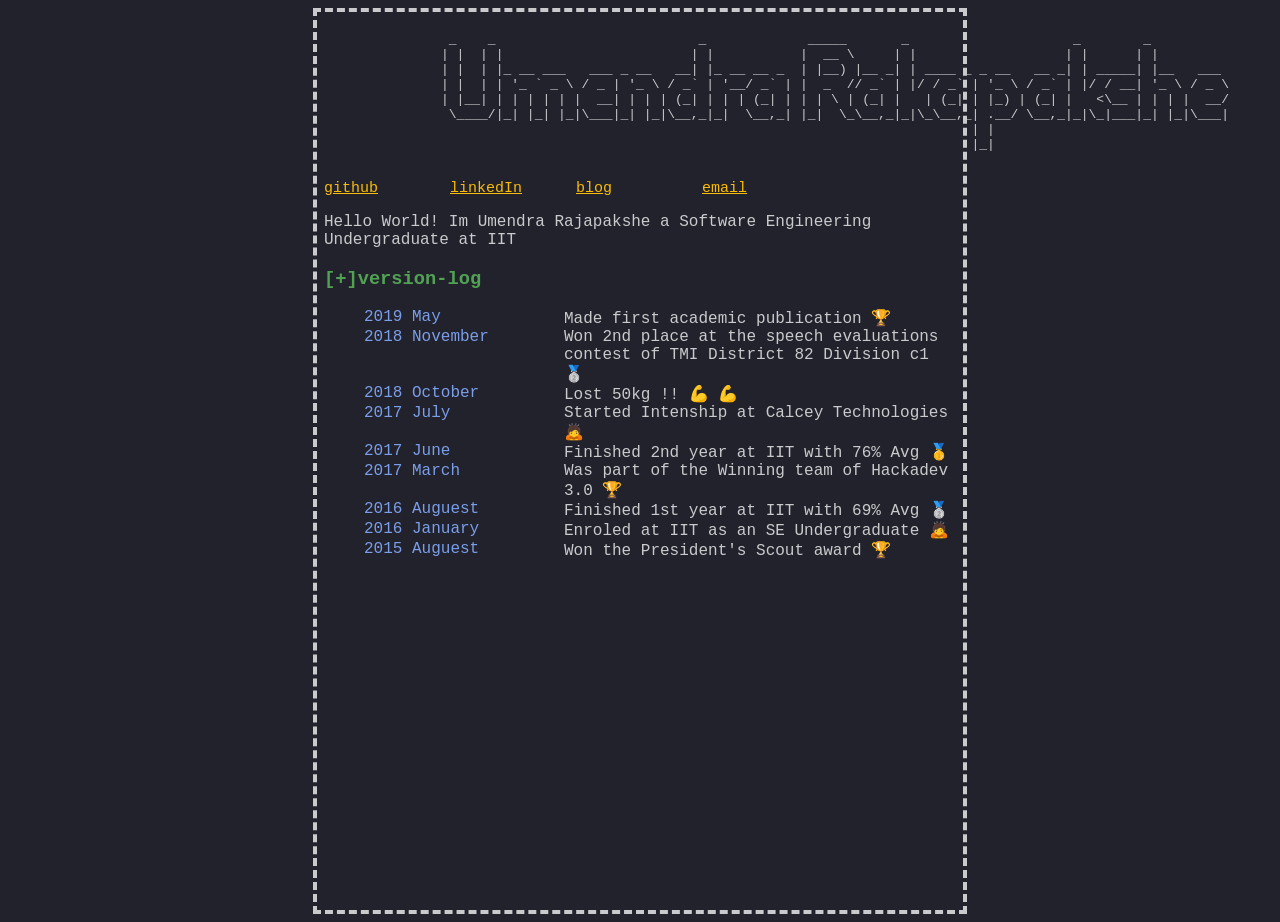
==== index.html @ 2283b390 "Add basic info and styles" ====
<head>
    <link rel="stylesheet" type="text/css" href="styles.css">
</head>
<body>
    <div class="container">
        <!-- <h1>Umendra Rajapakshe</h1> -->
        <pre>
                _    _                          _             _____       _                     _        _          
               | |  | |                        | |           |  __ \     | |                   | |      | |         
               | |  | |_ __ ___   ___ _ __   __| |_ __ __ _  | |__) |__ _| | ____ _ _ __   __ _| | _____| |__   ___ 
               | |  | | '_ ` _ \ / _ | '_ \ / _` | '__/ _` | |  _  // _` | |/ / _` | '_ \ / _` | |/ / __| '_ \ / _ \
               | |__| | | | | | |  __| | | | (_| | | | (_| | | | \ | (_| |   | (_| | |_) | (_| |   <\__ | | | |  __/
                \____/|_| |_| |_|\___|_| |_|\__,_|_|  \__,_| |_|  \_\__,_|_|\_\__,_| .__/ \__,_|_|\_|___|_| |_|\___|
                                                                                   | |                              
                                                                                   |_|                              
              </pre>
        <div class="links">
                <ul>
                    <li><a href="https://github.com/UmenR">github</a></li>
                    <li><a href="https://linkedin.com/in/umendrarajapakshe-1996">linkedIn</a></li>
                    <li><a href="http://umenscodingblog.blogspot.com/">blog</a></li>
                    <li><a href="mailto:umedrarajapakshe@gmail.com">email</a></li>
                </ul>
        </div>
        <div class="about">
            <p>Hello World! Im Umendra Rajapakshe a Software Engineering Undergraduate at IIT</p>
        </div>
        <div class="version-history">
            <h3>[+]version-log</h3>
                <ul>
                    <li><div class="left">2019 May</div><div class="right">Made first academic publication &#127942;</div></li>
                    <li><div class="left">2018 November</div><div class="right">Won 2nd place at the speech evaluations contest of TMI District 82 Division c1 &#129352;</div></li>
                    <li><div class="left">2018 October</div><div class="right">Lost 50kg !! &#128170; &#128170;</div></li>
                    <li><div class="left">2017 July</div><div class="right">Started Intenship at Calcey Technologies &#128583;</div></li>
                    <li><div class="left">2017 June</div><div class="right">Finished 2nd year at IIT with 76% Avg &#129351; </div></li>
                    <li><div class="left">2017 March</div><div class="right">Was part of the Winning team of Hackadev 3.0 &#127942;</div></li>
                    <li><div class="left">2016 Auguest</div><div class="right">Finished 1st year at IIT with 69% Avg &#129352;</div></li>
                    <li><div class="left">2016 January</div><div class="right">Enroled at IIT as an SE Undergraduate &#128583;</div></li>
                    <li><div class="left">2015 Auguest</div><div class="right">Won the President's Scout award &#127942;</div></li>
                </ul>
        </div>
        <div class="version-history">
        </div>
    </div>
</body>
---- styles.css ----
body {
    background-color: #22222d;
    color:#CACACC;
}

h1 {
    /* padding-top: -5px; */
    font-family: 'Courier New', Courier, monospace;
    font-size: 30px;
    text-align: center;
}

h2 {
    font-family: 'Courier New', Courier, monospace;
    line-height: 0%;
    text-align: left;
}
.container {
  margin: auto;
  width: 50%;
  height: 100%;
  border: 1px; 
  padding: 7px;
  text-align: center;
  border: 4px solid;
  border-style: dashed; 
}

.container p {
    text-align: left;
    font-family: 'Courier New', Courier, monospace;
}

.links {
    text-align: left;
    font-family: 'Courier New', Courier, monospace;
}

.links ul {
    list-style-type: none;
    margin: 0;
    padding: 0;
    overflow: hidden;
}

.links li {
    float: left;
}

.links li a {
    display: block;
    color: #fbbc05;
    text-align: left;
    padding-right: 16px;
    margin-right: 50px;
    text-decoration: underline; 
}

.links a {
        display: block;
        width: 60px;
        font-size: 15px;
}


.version-history {
    font-family: 'Courier New', Courier, monospace;
    text-align: left;
    /* color: #fb5658 */
}

.version-history h3{
    color: #52a254; 
}

.version-history li{
    display: flex;
    justify-content: flex-start;
}


.version-history li .left{
    color: #7a9ee8;
    font-weight: 300;
    min-width: 200px;
}
.version-history li a {
    /* display: block; */
    color: #E9BC3F;
    text-align: left;
    padding-right: 16px;
    margin-right: 50px;
    text-decoration: none; 
}
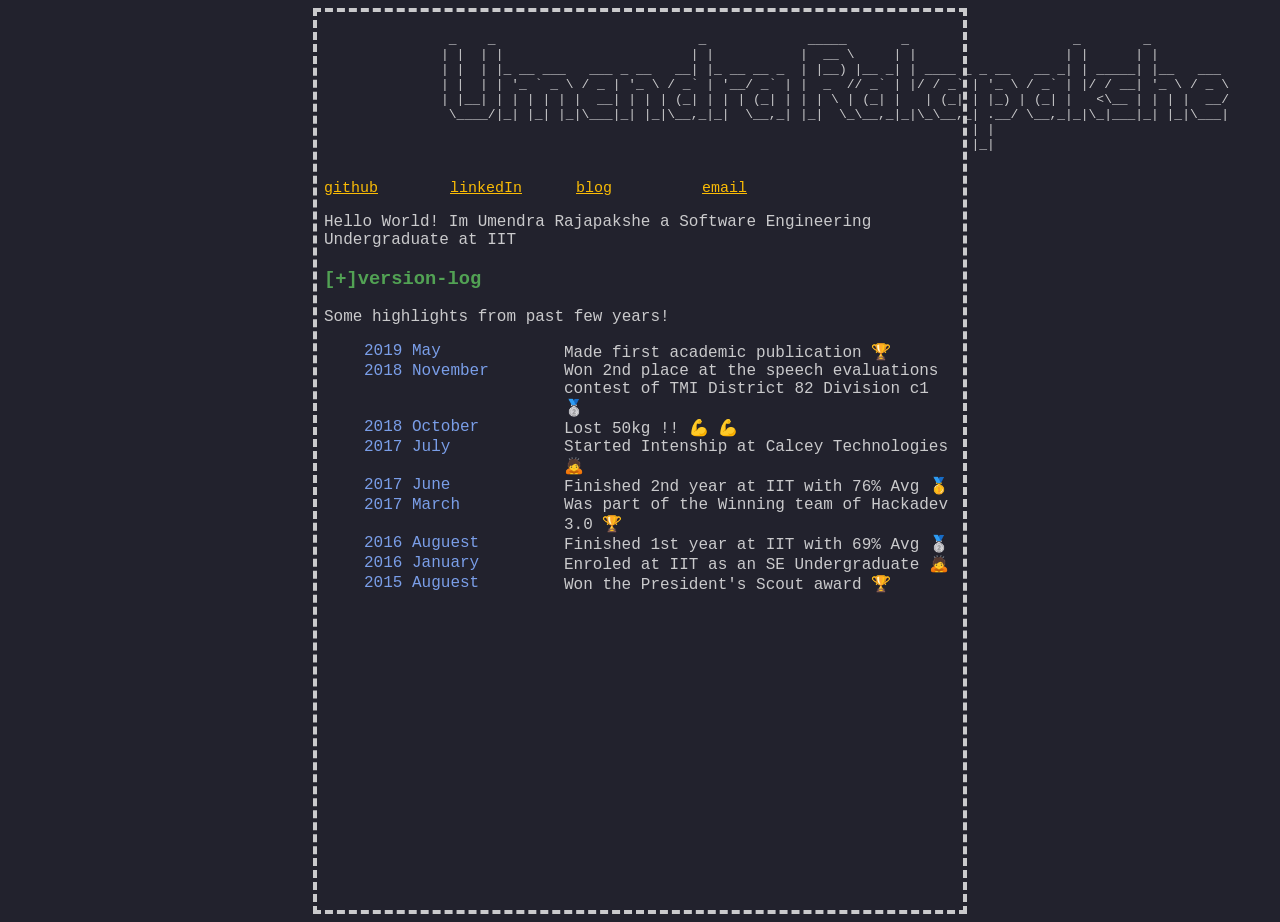
==== commit 810671f2: "made minor change in version log message" ====
--- a/index.html
+++ b/index.html
@@ -27,6 +27,7 @@
         </div>
         <div class="version-history">
             <h3>[+]version-log</h3>
+            <p>Some highlights from past few years!</p>
                 <ul>
                     <li><div class="left">2019 May</div><div class="right">Made first academic publication &#127942;</div></li>
                     <li><div class="left">2018 November</div><div class="right">Won 2nd place at the speech evaluations contest of TMI District 82 Division c1 &#129352;</div></li>
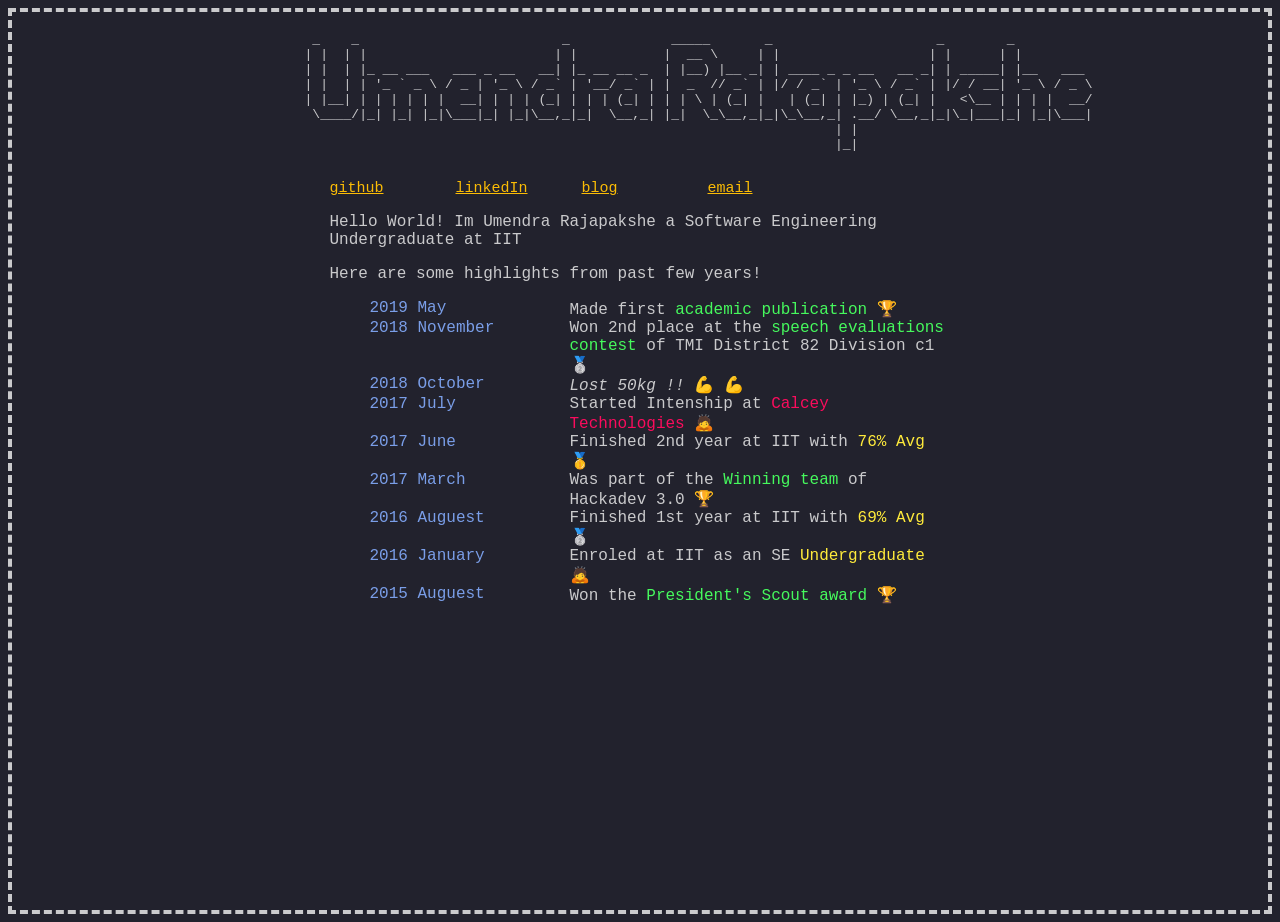
==== commit 0ff2360f: "Change styles" ====
--- a/index.html
+++ b/index.html
@@ -1,10 +1,10 @@
+<html>
 <head>
     <link rel="stylesheet" type="text/css" href="styles.css">
 </head>
 <body>
     <div class="container">
-        <!-- <h1>Umendra Rajapakshe</h1> -->
-        <pre>
+        <pre class="top">
                 _    _                          _             _____       _                     _        _          
                | |  | |                        | |           |  __ \     | |                   | |      | |         
                | |  | |_ __ ___   ___ _ __   __| |_ __ __ _  | |__) |__ _| | ____ _ _ __   __ _| | _____| |__   ___ 
@@ -13,34 +13,35 @@
                 \____/|_| |_| |_|\___|_| |_|\__,_|_|  \__,_| |_|  \_\__,_|_|\_\__,_| .__/ \__,_|_|\_|___|_| |_|\___|
                                                                                    | |                              
                                                                                    |_|                              
-              </pre>
-        <div class="links">
-                <ul>
-                    <li><a href="https://github.com/UmenR">github</a></li>
-                    <li><a href="https://linkedin.com/in/umendrarajapakshe-1996">linkedIn</a></li>
-                    <li><a href="http://umenscodingblog.blogspot.com/">blog</a></li>
-                    <li><a href="mailto:umedrarajapakshe@gmail.com">email</a></li>
-                </ul>
-        </div>
-        <div class="about">
-            <p>Hello World! Im Umendra Rajapakshe a Software Engineering Undergraduate at IIT</p>
-        </div>
-        <div class="version-history">
-            <h3>[+]version-log</h3>
-            <p>Some highlights from past few years!</p>
-                <ul>
-                    <li><div class="left">2019 May</div><div class="right">Made first academic publication &#127942;</div></li>
-                    <li><div class="left">2018 November</div><div class="right">Won 2nd place at the speech evaluations contest of TMI District 82 Division c1 &#129352;</div></li>
-                    <li><div class="left">2018 October</div><div class="right">Lost 50kg !! &#128170; &#128170;</div></li>
-                    <li><div class="left">2017 July</div><div class="right">Started Intenship at Calcey Technologies &#128583;</div></li>
-                    <li><div class="left">2017 June</div><div class="right">Finished 2nd year at IIT with 76% Avg &#129351; </div></li>
-                    <li><div class="left">2017 March</div><div class="right">Was part of the Winning team of Hackadev 3.0 &#127942;</div></li>
-                    <li><div class="left">2016 Auguest</div><div class="right">Finished 1st year at IIT with 69% Avg &#129352;</div></li>
-                    <li><div class="left">2016 January</div><div class="right">Enroled at IIT as an SE Undergraduate &#128583;</div></li>
-                    <li><div class="left">2015 Auguest</div><div class="right">Won the President's Scout award &#127942;</div></li>
-                </ul>
-        </div>
-        <div class="version-history">
+        </pre>
+        <div class="bottom">
+            <div class="links">
+                    <ul>
+                        <li><a href="https://github.com/UmenR">github</a></li>
+                        <li><a href="https://linkedin.com/in/umendrarajapakshe-1996">linkedIn</a></li>
+                        <li><a href="http://umenscodingblog.blogspot.com/">blog</a></li>
+                        <li><a href="mailto:umedrarajapakshe@gmail.com">email</a></li>
+                    </ul>
+            </div>
+            <div class="about">
+                <p>Hello World! Im Umendra Rajapakshe a Software Engineering Undergraduate at IIT</p>
+            </div>
+            <div class="version-history">
+                <!-- <h3>[+]version-log</h3> -->
+                <p>Here are some highlights from past few years!</p>
+                    <ul>
+                        <li><div class="left">2019 May</div><div class="right">Made first <em class="ach">academic publication</em> &#127942;</div></li>
+                        <li><div class="left">2018 November</div><div class="right">Won 2nd place at the <em class="ach">speech evaluations contest</em> of TMI District 82 Division c1 &#129352;</div></li>
+                        <li><div class="left">2018 October</div><div class="right"><em>Lost 50kg !!</em class="ach"> &#128170; &#128170;</div></li>
+                        <li><div class="left">2017 July</div><div class="right">Started Intenship at <em class="car">Calcey Technologies</em> &#128583;</div></li>
+                        <li><div class="left">2017 June</div><div class="right">Finished 2nd year at IIT with <em class="edu" >76% Avg</em> &#129351; </div></li>
+                        <li><div class="left">2017 March</div><div class="right">Was part of the <em class="ach" >Winning team</em> of Hackadev 3.0 &#127942;</div></li>
+                        <li><div class="left">2016 Auguest</div><div class="right">Finished 1st year at IIT with <em class="edu">69% Avg</em> &#129352;</div></li>
+                        <li><div class="left">2016 January</div><div class="right">Enroled at IIT as an SE <em class="edu">Undergraduate</em> &#128583;</div></li>
+                        <li><div class="left">2015 Auguest</div><div class="right">Won the <em class="ach" >President's Scout award</em> &#127942;</div></li>
+                    </ul>
+            </div>
         </div>
     </div>
-</body>+</body>
+</html>
--- a/styles.css
+++ b/styles.css
@@ -1,10 +1,10 @@
+
 body {
     background-color: #22222d;
     color:#CACACC;
 }
 
 h1 {
-    /* padding-top: -5px; */
     font-family: 'Courier New', Courier, monospace;
     font-size: 30px;
     text-align: center;
@@ -16,14 +16,20 @@
     text-align: left;
 }
 .container {
-  margin: auto;
-  width: 50%;
-  height: 100%;
-  border: 1px; 
   padding: 7px;
   text-align: center;
   border: 4px solid;
   border-style: dashed; 
+  height: 100%;
+}
+
+.bottom {
+  margin: auto;
+  width: 50%;
+}
+
+.top {
+    width: 100%;
 }
 
 .container p {
@@ -66,7 +72,6 @@
 .version-history {
     font-family: 'Courier New', Courier, monospace;
     text-align: left;
-    /* color: #fb5658 */
 }
 
 .version-history h3{
@@ -84,8 +89,21 @@
     font-weight: 300;
     min-width: 200px;
 }
+
+.version-history .ach{
+    color: #46f95d;
+    font-style: normal;
+}
+.version-history .car{
+    color: #fb0c5d;
+    font-style: normal;
+}
+
+.version-history .edu{
+    color: #ffeb3b;
+    font-style: normal;
+}
 .version-history li a {
-    /* display: block; */
     color: #E9BC3F;
     text-align: left;
     padding-right: 16px;
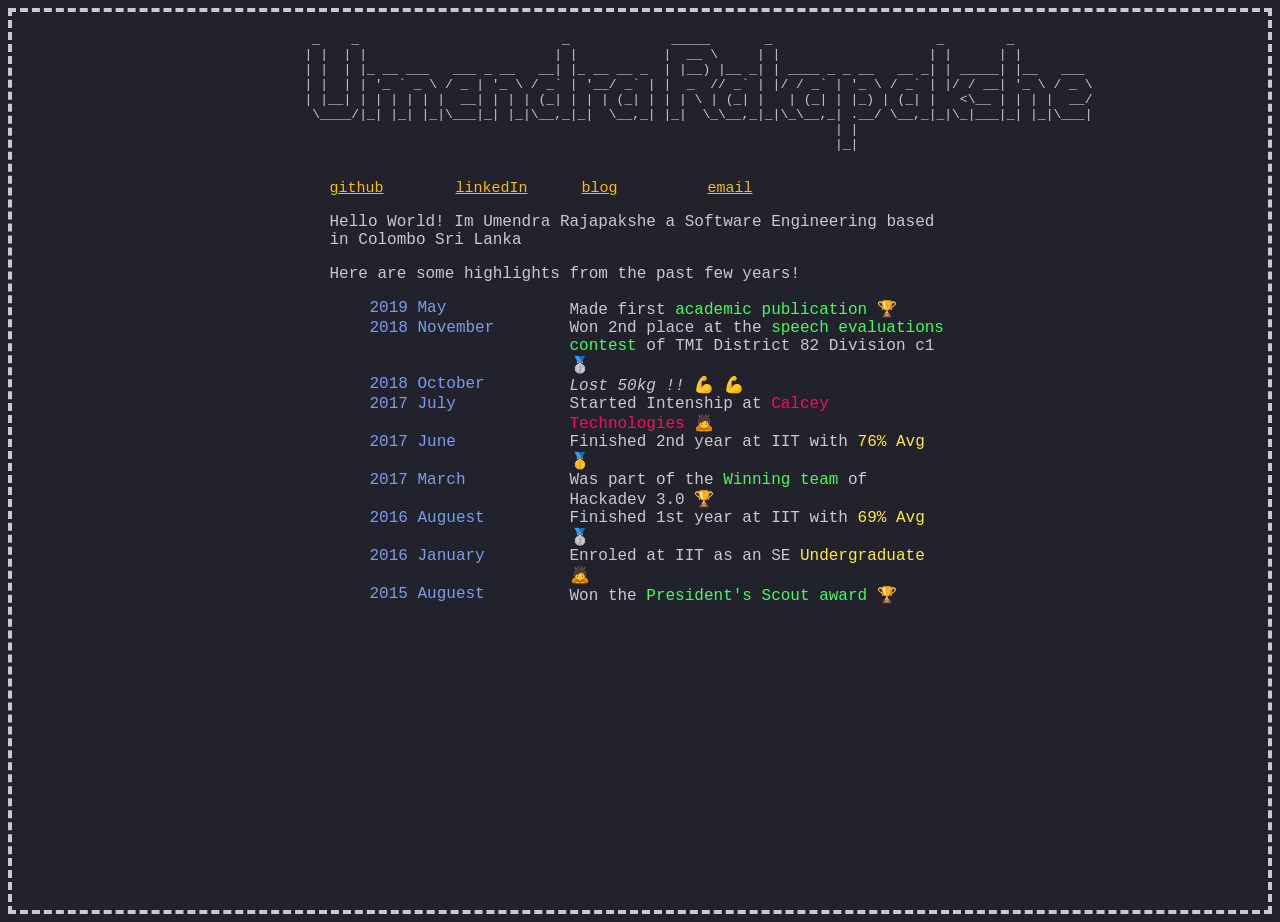
==== commit ff7c7a05: "Update profile" ====
--- a/index.html
+++ b/index.html
@@ -24,11 +24,11 @@
                     </ul>
             </div>
             <div class="about">
-                <p>Hello World! Im Umendra Rajapakshe a Software Engineering Undergraduate at IIT</p>
+                <p>Hello World! Im Umendra Rajapakshe a Software Engineering based in Colombo Sri Lanka</p>
             </div>
             <div class="version-history">
                 <!-- <h3>[+]version-log</h3> -->
-                <p>Here are some highlights from past few years!</p>
+                <p>Here are some highlights from the past few years!</p>
                     <ul>
                         <li><div class="left">2019 May</div><div class="right">Made first <em class="ach">academic publication</em> &#127942;</div></li>
                         <li><div class="left">2018 November</div><div class="right">Won 2nd place at the <em class="ach">speech evaluations contest</em> of TMI District 82 Division c1 &#129352;</div></li>
@@ -44,4 +44,4 @@
         </div>
     </div>
 </body>
-</html>+</html>
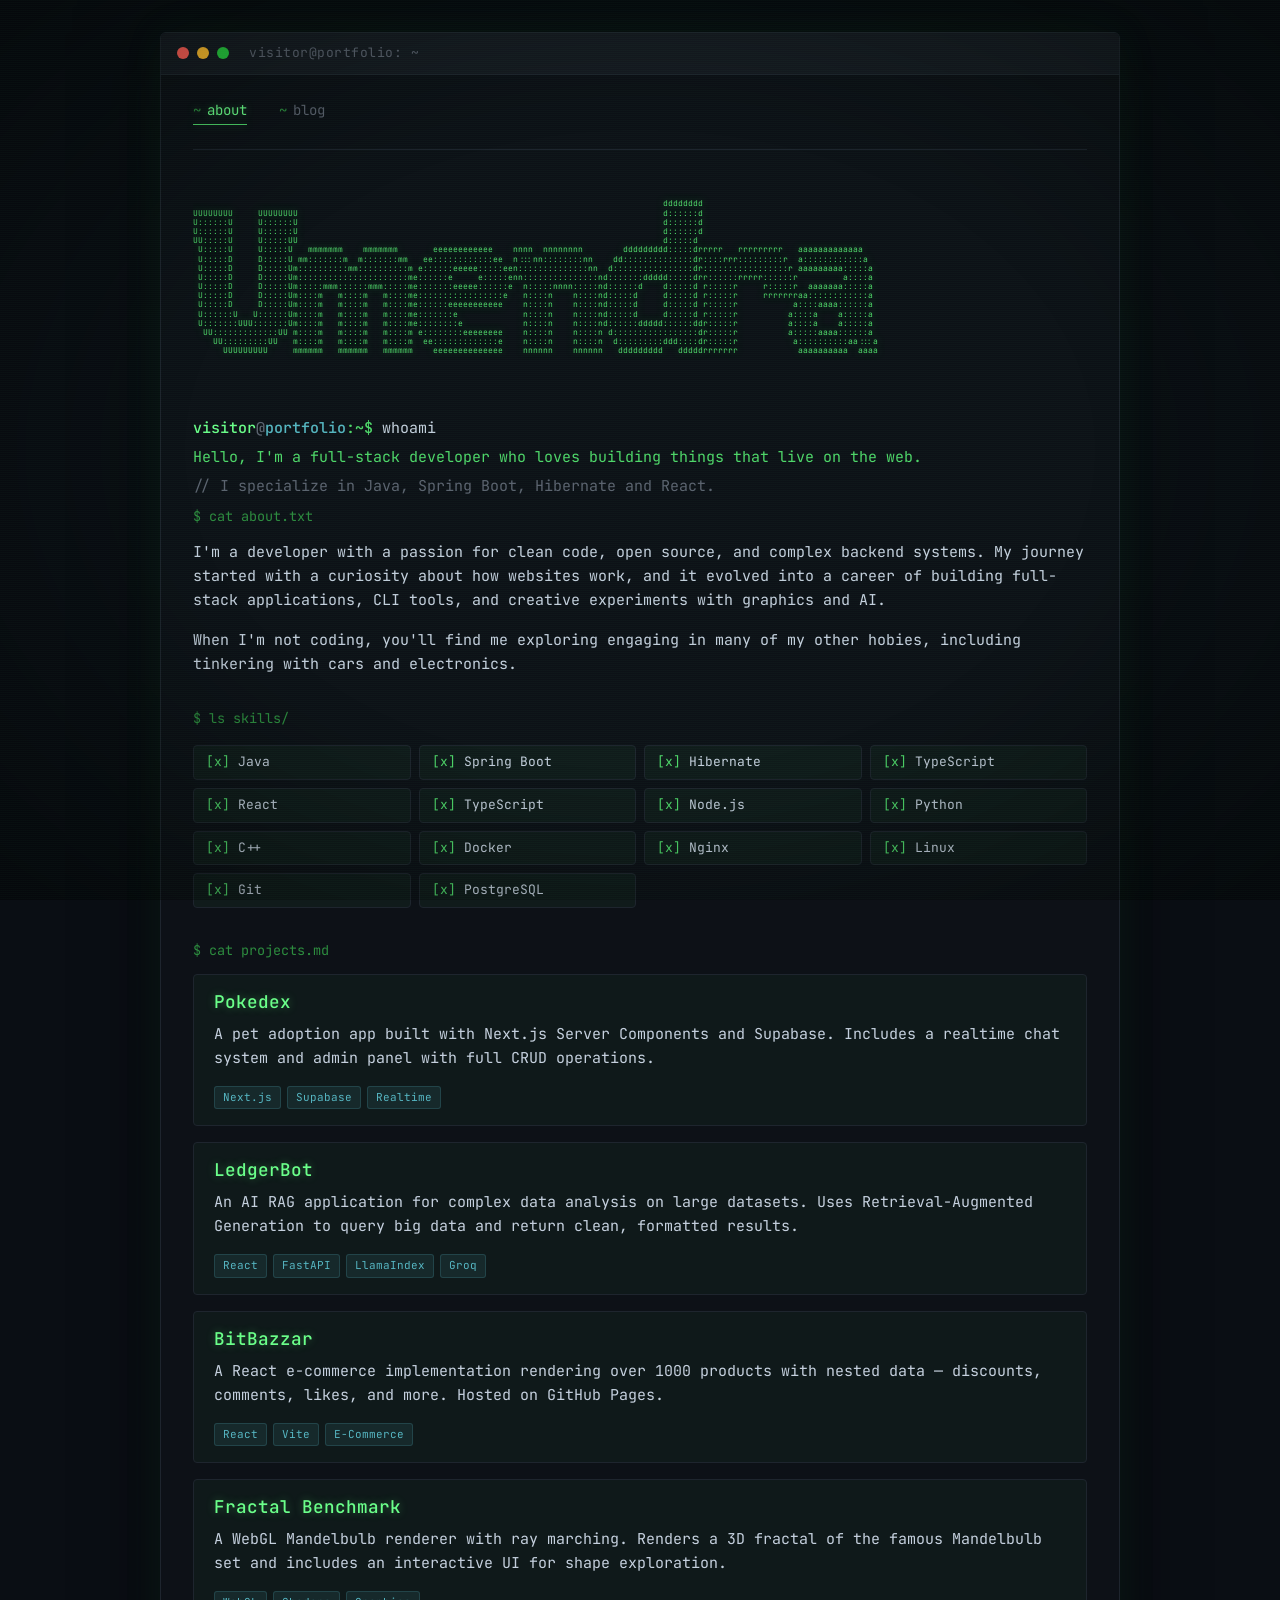
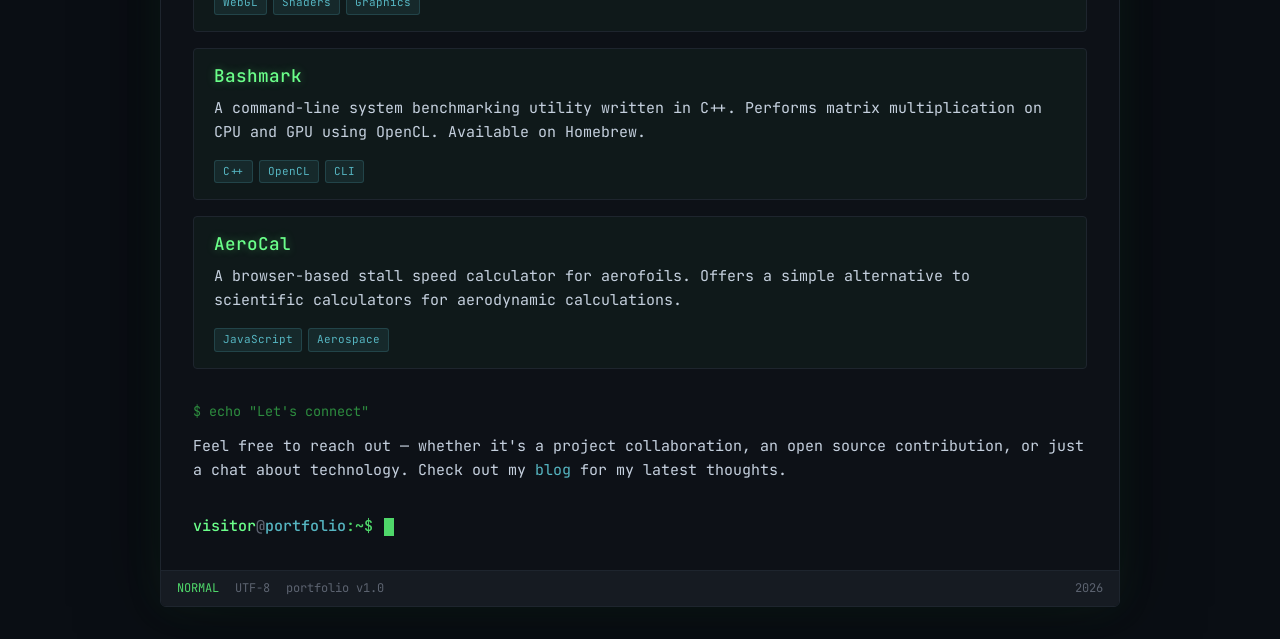
==== commit 106ab61b: "fix styling" ====
--- a/index.html
+++ b/index.html
@@ -1,47 +1,23 @@
-<html>
-<head>
-    <link rel="stylesheet" type="text/css" href="styles.css">
-</head>
-<body>
-    <div class="container">
-        <pre class="top">
-                _    _                          _             _____       _                     _        _          
-               | |  | |                        | |           |  __ \     | |                   | |      | |         
-               | |  | |_ __ ___   ___ _ __   __| |_ __ __ _  | |__) |__ _| | ____ _ _ __   __ _| | _____| |__   ___ 
-               | |  | | '_ ` _ \ / _ | '_ \ / _` | '__/ _` | |  _  // _` | |/ / _` | '_ \ / _` | |/ / __| '_ \ / _ \
-               | |__| | | | | | |  __| | | | (_| | | | (_| | | | \ | (_| |   | (_| | |_) | (_| |   <\__ | | | |  __/
-                \____/|_| |_| |_|\___|_| |_|\__,_|_|  \__,_| |_|  \_\__,_|_|\_\__,_| .__/ \__,_|_|\_|___|_| |_|\___|
-                                                                                   | |                              
-                                                                                   |_|                              
-        </pre>
-        <div class="bottom">
-            <div class="links">
-                    <ul>
-                        <li><a href="https://github.com/UmenR">github</a></li>
-                        <li><a href="https://linkedin.com/in/umendrarajapakshe-1996">linkedIn</a></li>
-                        <li><a href="http://umenscodingblog.blogspot.com/">blog</a></li>
-                        <li><a href="mailto:umedrarajapakshe@gmail.com">email</a></li>
-                    </ul>
-            </div>
-            <div class="about">
-                <p>Hello World! Im Umendra Rajapakshe a Software Engineering based in Colombo Sri Lanka</p>
-            </div>
-            <div class="version-history">
-                <!-- <h3>[+]version-log</h3> -->
-                <p>Here are some highlights from the past few years!</p>
-                    <ul>
-                        <li><div class="left">2019 May</div><div class="right">Made first <em class="ach">academic publication</em> &#127942;</div></li>
-                        <li><div class="left">2018 November</div><div class="right">Won 2nd place at the <em class="ach">speech evaluations contest</em> of TMI District 82 Division c1 &#129352;</div></li>
-                        <li><div class="left">2018 October</div><div class="right"><em>Lost 50kg !!</em class="ach"> &#128170; &#128170;</div></li>
-                        <li><div class="left">2017 July</div><div class="right">Started Intenship at <em class="car">Calcey Technologies</em> &#128583;</div></li>
-                        <li><div class="left">2017 June</div><div class="right">Finished 2nd year at IIT with <em class="edu" >76% Avg</em> &#129351; </div></li>
-                        <li><div class="left">2017 March</div><div class="right">Was part of the <em class="ach" >Winning team</em> of Hackadev 3.0 &#127942;</div></li>
-                        <li><div class="left">2016 Auguest</div><div class="right">Finished 1st year at IIT with <em class="edu">69% Avg</em> &#129352;</div></li>
-                        <li><div class="left">2016 January</div><div class="right">Enroled at IIT as an SE <em class="edu">Undergraduate</em> &#128583;</div></li>
-                        <li><div class="left">2015 Auguest</div><div class="right">Won the <em class="ach" >President's Scout award</em> &#127942;</div></li>
-                    </ul>
-            </div>
-        </div>
-    </div>
-</body>
-</html>
+<!DOCTYPE html><html lang="en"><head><meta charset="UTF-8"><meta name="viewport" content="width=device-width, initial-scale=1.0"><title>Umendra Rajapakshe</title><link rel="stylesheet" href="_astro/Terminal.BENspTD4.css"></head><body><div class="terminal-window fade-in"><div class="terminal-titlebar"><div class="terminal-dot red"></div><div class="terminal-dot yellow"></div><div class="terminal-dot green"></div><span class="terminal-title">visitor@portfolio: ~</span></div><div class="terminal-body"><nav class="nav-bar"><a href="/" class="nav-link active">about</a><a href="/blog" class="nav-link">blog</a></nav><div class="ascii-art">
+                                                                                              dddddddd                                   
+UUUUUUUU     UUUUUUUU                                                                         d::::::d                                   
+U::::::U     U::::::U                                                                         d::::::d                                   
+U::::::U     U::::::U                                                                         d::::::d                                   
+UU:::::U     U:::::UU                                                                         d:::::d                                    
+ U:::::U     U:::::U   mmmmmmm    mmmmmmm       eeeeeeeeeeee    nnnn  nnnnnnnn        ddddddddd:::::drrrrr   rrrrrrrrr   aaaaaaaaaaaaa   
+ U:::::D     D:::::U mm:::::::m  m:::::::mm   ee::::::::::::ee  n:::nn::::::::nn    dd::::::::::::::dr::::rrr:::::::::r  a::::::::::::a  
+ U:::::D     D:::::Um::::::::::mm::::::::::m e::::::eeeee:::::een::::::::::::::nn  d::::::::::::::::dr:::::::::::::::::r aaaaaaaaa:::::a 
+ U:::::D     D:::::Um::::::::::::::::::::::me::::::e     e:::::enn:::::::::::::::nd:::::::ddddd:::::drr::::::rrrrr::::::r         a::::a 
+ U:::::D     D:::::Um:::::mmm::::::mmm:::::me:::::::eeeee::::::e  n:::::nnnn:::::nd::::::d    d:::::d r:::::r     r:::::r  aaaaaaa:::::a 
+ U:::::D     D:::::Um::::m   m::::m   m::::me:::::::::::::::::e   n::::n    n::::nd:::::d     d:::::d r:::::r     rrrrrrraa::::::::::::a 
+ U:::::D     D:::::Um::::m   m::::m   m::::me::::::eeeeeeeeeee    n::::n    n::::nd:::::d     d:::::d r:::::r           a::::aaaa::::::a 
+ U::::::U   U::::::Um::::m   m::::m   m::::me:::::::e             n::::n    n::::nd:::::d     d:::::d r:::::r          a::::a    a:::::a 
+ U:::::::UUU:::::::Um::::m   m::::m   m::::me::::::::e            n::::n    n::::nd::::::ddddd::::::ddr:::::r          a::::a    a:::::a 
+  UU:::::::::::::UU m::::m   m::::m   m::::m e::::::::eeeeeeee    n::::n    n::::n d:::::::::::::::::dr:::::r          a:::::aaaa::::::a 
+    UU:::::::::UU   m::::m   m::::m   m::::m  ee:::::::::::::e    n::::n    n::::n  d:::::::::ddd::::dr:::::r           a::::::::::aa:::a
+      UUUUUUUUU     mmmmmm   mmmmmm   mmmmmm    eeeeeeeeeeeeee    nnnnnn    nnnnnn   ddddddddd   dddddrrrrrrr            aaaaaaaaaa  aaaa
+                                                                                                                                         
+                                                                                                                                         
+                                                                                                                                         
+                                                                                                                                         
+</div><div class="term-output"><div class="term-line"><span class="term-prompt"><span class="user">visitor</span><span class="at">@</span><span class="host">portfolio</span><span class="symbol">:~$</span></span> whoami</div><div class="term-line success">Hello, I'm a full-stack developer who loves building things that live on the web.</div><div class="term-line comment">// I specialize in Java, Spring Boot, Hibernate and React.</div></div><div class="about-section"><div class="section-header"><span class="prefix">$ cat about.txt</span></div><p>I'm a developer with a passion for clean code, open source, and complex backend systems. My journey started with a curiosity about how websites work, and it evolved into a career of building full-stack applications, CLI tools, and creative experiments with graphics and AI.</p><p>When I'm not coding, you'll find me exploring engaging in many of my other hobies, including tinkering with cars and electronics.</p></div><div class="about-section"><div class="section-header"><span class="prefix">$ ls skills/</span></div><div class="skills-grid"><div class="skill-item"><span class="check">[x]</span> Java</div><div class="skill-item"><span class="check">[x]</span> Spring Boot</div><div class="skill-item"><span class="check">[x]</span> Hibernate</div><div class="skill-item"><span class="check">[x]</span> TypeScript</div><div class="skill-item"><span class="check">[x]</span> React</div><div class="skill-item"><span class="check">[x]</span> TypeScript</div><div class="skill-item"><span class="check">[x]</span> Node.js</div><div class="skill-item"><span class="check">[x]</span> Python</div><div class="skill-item"><span class="check">[x]</span> C++</div><div class="skill-item"><span class="check">[x]</span> Docker</div><div class="skill-item"><span class="check">[x]</span> Nginx</div><div class="skill-item"><span class="check">[x]</span> Linux</div><div class="skill-item"><span class="check">[x]</span> Git</div><div class="skill-item"><span class="check">[x]</span> PostgreSQL</div></div></div><div class="about-section"><div class="section-header"><span class="prefix">$ cat projects.md</span></div><div class="project-card"><h3>Pokedex</h3><p>A pet adoption app built with Next.js Server Components and Supabase. Includes a realtime chat system and admin panel with full CRUD operations.</p><div class="project-meta"><span class="tag">Next.js</span><span class="tag">Supabase</span><span class="tag">Realtime</span></div></div><div class="project-card"><h3>LedgerBot</h3><p>An AI RAG application for complex data analysis on large datasets. Uses Retrieval-Augmented Generation to query big data and return clean, formatted results.</p><div class="project-meta"><span class="tag">React</span><span class="tag">FastAPI</span><span class="tag">LlamaIndex</span><span class="tag">Groq</span></div></div><div class="project-card"><h3>BitBazzar</h3><p>A React e-commerce implementation rendering over 1000 products with nested data — discounts, comments, likes, and more. Hosted on GitHub Pages.</p><div class="project-meta"><span class="tag">React</span><span class="tag">Vite</span><span class="tag">E-Commerce</span></div></div><div class="project-card"><h3>Fractal Benchmark</h3><p>A WebGL Mandelbulb renderer with ray marching. Renders a 3D fractal of the famous Mandelbulb set and includes an interactive UI for shape exploration.</p><div class="project-meta"><span class="tag">WebGL</span><span class="tag">Shaders</span><span class="tag">Graphics</span></div></div><div class="project-card"><h3>Bashmark</h3><p>A command-line system benchmarking utility written in C++. Performs matrix multiplication on CPU and GPU using OpenCL. Available on Homebrew.</p><div class="project-meta"><span class="tag">C++</span><span class="tag">OpenCL</span><span class="tag">CLI</span></div></div><div class="project-card"><h3>AeroCal</h3><p>A browser-based stall speed calculator for aerofoils. Offers a simple alternative to scientific calculators for aerodynamic calculations.</p><div class="project-meta"><span class="tag">JavaScript</span><span class="tag">Aerospace</span></div></div></div><div class="about-section"><div class="section-header"><span class="prefix">$ echo "Let's connect"</span></div><p>Feel free to reach out — whether it's a project collaboration, an open source contribution, or just a chat about technology. Check out my <a href="/blog">blog</a> for my latest thoughts.</p></div><div class="term-output"><div class="term-line"><span class="term-prompt"><span class="user">visitor</span><span class="at">@</span><span class="host">portfolio</span><span class="symbol">:~$</span></span> <span class="typing-cursor"></span></div></div></div><div class="status-line"><div class="status-left"><span class="status-mode">NORMAL</span><span>UTF-8</span><span>portfolio v1.0</span></div><div class="status-right"><span>2026</span></div></div></div></body></html>
--- a/_astro/Terminal.BENspTD4.css
+++ b/_astro/Terminal.BENspTD4.css
@@ -0,0 +1 @@
+@import "https://fonts.googleapis.com/css2?family=JetBrains+Mono:wght@300;400;500;700&display=swap";@import "https://fonts.googleapis.com/css2?family=Inter:wght@300;400;500;600;700&display=swap";@import "https://fonts.googleapis.com/css2?family=VT323&display=swap";:root{--term-bg:#0a0e14;--term-bg-alt:#0d1117;--term-fg:#c5d0de;--term-green:#4fd76a;--term-green-dim:#2d8c3f;--term-green-bright:#6bff8a;--term-blue:#5b9bf3;--term-yellow:#e5c07b;--term-red:#ff6b6b;--term-cyan:#56b6c2;--term-magenta:#c678dd;--term-comment:#5c6370;--term-border:#1e252e;--term-glow:0 0 8px #4fd76a66;--term-glow-strong:0 0 12px #4fd76a99, 0 0 24px #4fd76a33;--font-mono:"JetBrains Mono", "Fira Code", "Consolas", monospace;--font-body:"Inter", system-ui, -apple-system, sans-serif;--font-pixel:"VT323", "JetBrains Mono", monospace;--scanline-opacity:.03}*{box-sizing:border-box;margin:0;padding:0}html{scroll-behavior:smooth}body{font-family:var(--font-mono);background-color:var(--term-bg);color:var(--term-fg);min-height:100vh;font-size:15px;line-height:1.6;overflow-x:hidden}body:before{content:"";background:repeating-linear-gradient(0deg, #0000 0px, #0000 1px, rgba(79, 215, 106, var(--scanline-opacity)) 1px, rgba(79, 215, 106, var(--scanline-opacity)) 2px);pointer-events:none;z-index:9999;width:100%;height:100%;position:fixed;top:0;left:0}body:after{content:"";pointer-events:none;z-index:9998;background:radial-gradient(#0000 50%,#0006 100%);width:100%;height:100%;position:fixed;top:0;left:0}.terminal-window{background:var(--term-bg-alt);border:1px solid var(--term-border);border-radius:6px;max-width:960px;margin:2rem auto;overflow:hidden;box-shadow:0 0 40px #4fd76a14,0 0 80px #00000080}.terminal-titlebar{border-bottom:1px solid var(--term-border);user-select:none;background:#161b22;align-items:center;gap:8px;padding:10px 16px;display:flex}.terminal-dot{border-radius:50%;width:12px;height:12px}.terminal-dot.red{background:#ff5f56}.terminal-dot.yellow{background:#ffbd2e}.terminal-dot.green{background:#27c93f}.terminal-title{color:var(--term-comment);letter-spacing:.5px;margin-left:12px;font-size:13px}.terminal-body{min-height:400px;padding:1.5rem 2rem}.ascii-art{font-family:var(--font-mono);color:var(--term-green);text-shadow:var(--term-glow);white-space:pre;user-select:none;padding:1rem 0;font-size:8px;line-height:1.15;overflow-x:auto}.ascii-art.small{font-size:9px}.term-prompt{color:var(--term-green);font-weight:500}.term-prompt .user{color:var(--term-green-bright)}.term-prompt .at{color:var(--term-comment)}.term-prompt .host{color:var(--term-cyan)}.term-prompt .path{color:var(--term-blue)}.term-prompt .symbol{color:var(--term-green)}.typing-cursor{background:var(--term-green);vertical-align:text-bottom;width:10px;height:1.2em;margin-left:2px;animation:1s steps(2,end) infinite blink;display:inline-block}@keyframes blink{0%,50%{opacity:1}50.01%,to{opacity:0}}.nav-bar{border-bottom:1px solid var(--term-border);gap:2rem;margin-bottom:1.5rem;padding:0 0 1.5rem;display:flex}.nav-link{color:var(--term-comment);padding-bottom:4px;font-size:14px;text-decoration:none;transition:color .2s,text-shadow .2s;position:relative}.nav-link:hover{color:var(--term-green);text-shadow:var(--term-glow)}.nav-link.active{color:var(--term-green-bright);text-shadow:var(--term-glow)}.nav-link.active:after{content:"";background:var(--term-green);width:100%;height:1px;box-shadow:var(--term-glow);position:absolute;bottom:0;left:0}.nav-link:before{content:"~";color:var(--term-green-dim);margin-right:6px}h1,h2,h3,h4{color:var(--term-green-bright);text-shadow:var(--term-glow);font-weight:500;line-height:1.3}h1{margin:1.5rem 0 1rem;font-size:1.6rem}h2{margin:1.5rem 0 .75rem;font-size:1.3rem}h3{margin:1rem 0 .5rem;font-size:1.1rem}p{color:var(--term-fg);margin-bottom:1rem}a{color:var(--term-cyan);text-decoration:none;transition:color .2s,text-shadow .2s}a:hover{color:var(--term-green-bright);text-shadow:var(--term-glow)}strong{color:var(--term-yellow);font-weight:500}em{color:var(--term-magenta);font-style:normal}code{font-family:var(--font-mono);color:var(--term-green-bright);background:#4fd76a14;border-radius:3px;padding:2px 6px;font-size:.9em}pre{border:1px solid var(--term-border);border-left:3px solid var(--term-green-dim);background:#06090d;border-radius:4px;margin:1rem 0;padding:1rem 1.25rem;overflow-x:auto}pre code{color:var(--term-fg);background:0 0;padding:0;font-size:13px;line-height:1.5}ul,ol{color:var(--term-fg);margin:.5rem 0 1rem 1.5rem}li{margin-bottom:.4rem}li::marker{color:var(--term-green)}.about-section{margin-bottom:2rem}.section-header{align-items:center;gap:10px;margin-bottom:.75rem;display:flex}.section-header .prefix{color:var(--term-green-dim);font-size:.9em}.section-header h2{margin:0}.skills-grid{grid-template-columns:repeat(auto-fill,minmax(200px,1fr));gap:.5rem;margin:1rem 0;display:grid}.skill-item{border:1px solid var(--term-border);background:#4fd76a0d;border-radius:4px;align-items:center;gap:8px;padding:6px 12px;font-size:13px;transition:border-color .2s,background .2s;display:flex}.skill-item:hover{border-color:var(--term-green-dim);background:#4fd76a1a}.skill-item .check{color:var(--term-green)}.project-card{border:1px solid var(--term-border);background:#4fd76a0a;border-radius:4px;margin-bottom:1rem;padding:1rem 1.25rem;transition:border-color .25s,box-shadow .25s,transform .25s}.project-card:hover{border-color:var(--term-green-dim);transform:translateY(-2px);box-shadow:0 0 20px #4fd76a1a}.project-card h3{margin-top:0}.project-card .project-meta{flex-wrap:wrap;gap:6px;margin-top:.5rem;display:flex}.tag{color:var(--term-cyan);background:#56b6c21a;border:1px solid #56b6c233;border-radius:3px;padding:2px 8px;font-size:11px}.blog-list{margin:0;padding:0;list-style:none}.blog-post-entry{border:1px solid var(--term-border);background:#4fd76a08;border-radius:4px;margin-bottom:.75rem;padding:1.25rem 1.5rem;text-decoration:none;transition:border-color .25s,box-shadow .25s,background .25s,transform .25s;display:block}.blog-post-entry:hover{border-color:var(--term-green-dim);background:#4fd76a12;transform:translate(4px);box-shadow:0 0 20px #4fd76a1a}.blog-post-entry h3{color:var(--term-green-bright);margin:0 0 .5rem}.blog-post-entry .post-meta{color:var(--term-comment);flex-wrap:wrap;align-items:center;gap:16px;margin-bottom:.5rem;font-size:12px;display:flex}.blog-post-entry .post-excerpt{color:var(--term-fg);margin:0;font-size:14px}.blog-post-entry .post-tags{gap:6px;margin-top:.5rem;display:flex}.article-header{border-bottom:1px solid var(--term-border);margin-bottom:2rem;padding-bottom:1.5rem}.article-header h1{color:var(--term-green-bright);text-shadow:var(--term-glow);margin:.5rem 0;font-size:2rem}.article-meta{color:var(--term-comment);flex-wrap:wrap;align-items:center;gap:16px;font-size:13px;display:flex}.article-body{font-family:var(--font-body);color:#d0d7e0;font-size:16px;line-height:1.8}.article-body h1{font-family:var(--font-mono);color:var(--term-green-bright);text-shadow:var(--term-glow);margin:2rem 0 1rem;font-size:1.5rem}.article-body h2{font-family:var(--font-mono);border-bottom:1px solid var(--term-border);color:var(--term-green-bright);text-shadow:var(--term-glow);margin:2rem 0 .75rem;padding-bottom:.3rem;font-size:1.3rem}.article-body h3{font-family:var(--font-mono);color:var(--term-green);text-shadow:none;margin:1.5rem 0 .5rem;font-size:1.15rem}.article-body p{color:#d0d7e0;text-shadow:none;margin-bottom:1.25rem}.article-body strong{color:var(--term-yellow);font-weight:600}.article-body em{color:var(--term-magenta);font-style:italic}.article-body a{color:var(--term-cyan);text-underline-offset:2px;text-decoration:underline}.article-body a:hover{color:var(--term-green-bright)}.article-body ul,.article-body ol{color:#d0d7e0;margin:.5rem 0 1.25rem 1.5rem}.article-body li{margin-bottom:.5rem;line-height:1.7}.article-body li::marker{color:var(--term-green)}.article-body code{font-family:var(--font-mono);color:var(--term-green-bright);background:#4fd76a14;border-radius:3px;padding:2px 6px;font-size:.88em}.article-body pre{margin:1.25rem 0}.article-body pre code{color:var(--term-fg);font-size:13px;line-height:1.5}.article-body blockquote{border-left:3px solid var(--term-green-dim);color:var(--term-comment);background:#4fd76a0a;border-radius:0 4px 4px 0;margin:1.25rem 0;padding:.5rem 1rem;font-style:italic}.article-body hr{border:none;border-top:1px solid var(--term-border);margin:2rem 0}.back-link{color:var(--term-green);align-items:center;gap:6px;margin-bottom:1.5rem;font-size:14px;display:inline-flex}.back-link:hover{color:var(--term-green-bright)}.status-line{border-top:1px solid var(--term-border);color:var(--term-comment);background:#161b22;justify-content:space-between;align-items:center;padding:8px 16px;font-size:12px;display:flex}.status-line .status-left{gap:16px;display:flex}.status-line .status-mode{color:var(--term-green)}.term-output{margin:.5rem 0}.term-line{white-space:pre-wrap;word-break:break-word;margin-bottom:.3rem}.term-line.comment{color:var(--term-comment)}.term-line.success{color:var(--term-green)}.term-line.warning{color:var(--term-yellow)}.fade-in{animation:.4s ease-out fadeIn}@keyframes fadeIn{0%{opacity:0;transform:translateY(8px)}to{opacity:1;transform:translateY(0)}}blockquote{border-left:3px solid var(--term-green-dim);color:var(--term-comment);background:#4fd76a0a;border-radius:0 4px 4px 0;margin:1rem 0;padding:.5rem 1rem;font-style:italic}hr{border:none;border-top:1px solid var(--term-border);margin:2rem 0}::selection{color:var(--term-green-bright);background:#4fd76a40}::-webkit-scrollbar{width:8px;height:8px}::-webkit-scrollbar-track{background:var(--term-bg)}::-webkit-scrollbar-thumb{background:var(--term-green-dim);border-radius:4px}::-webkit-scrollbar-thumb:hover{background:var(--term-green)}@media (width<=768px){body{font-size:13px}.terminal-window{border:none;border-radius:0;margin:0}.terminal-body{padding:1rem 1.25rem}.ascii-art{font-size:8px}.ascii-art.small{font-size:6px}h1{font-size:1.3rem}h2{font-size:1.1rem}.nav-bar{gap:1.25rem}.article-body{font-size:15px}.article-header h1{font-size:1.5rem}.article-body h1{font-size:1.25rem}.article-body h2{font-size:1.15rem}}@media (width<=480px){.terminal-body{padding:.75rem 1rem}.ascii-art{font-size:6px}.skills-grid{grid-template-columns:1fr}}
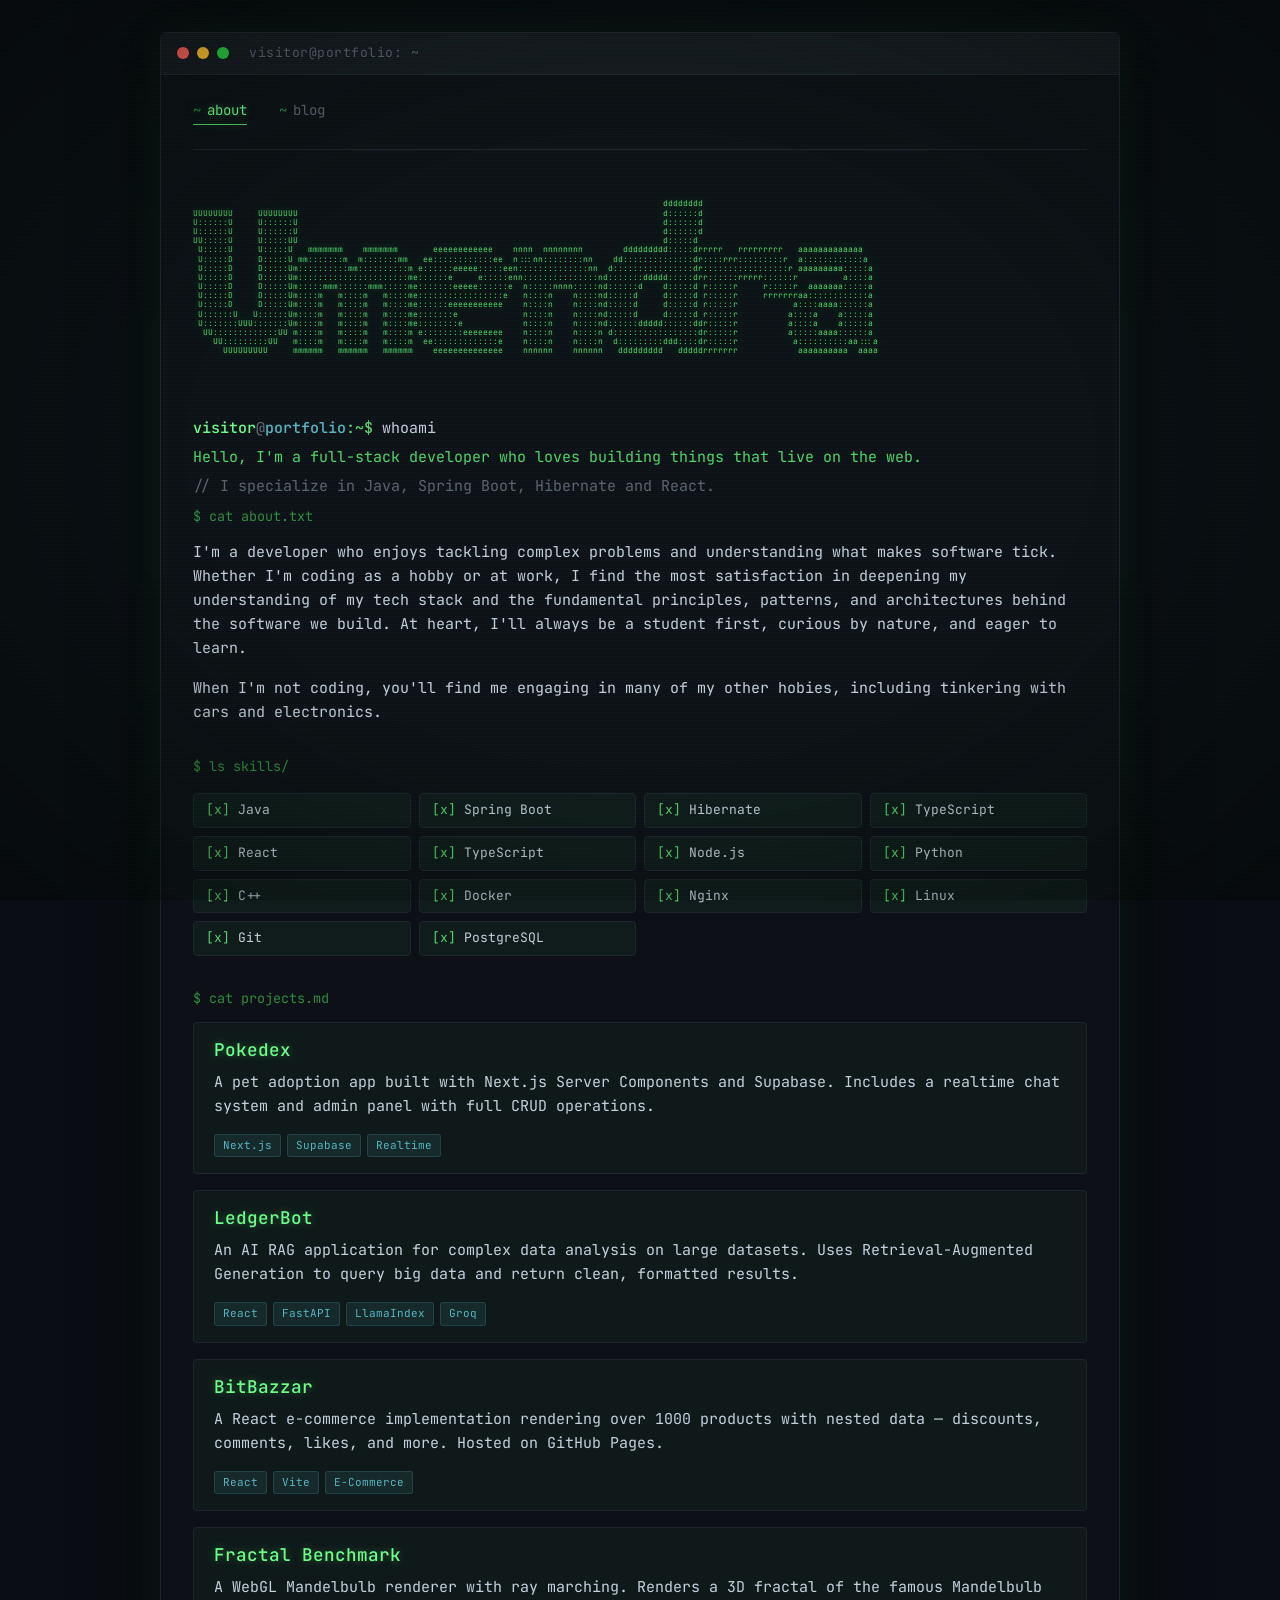
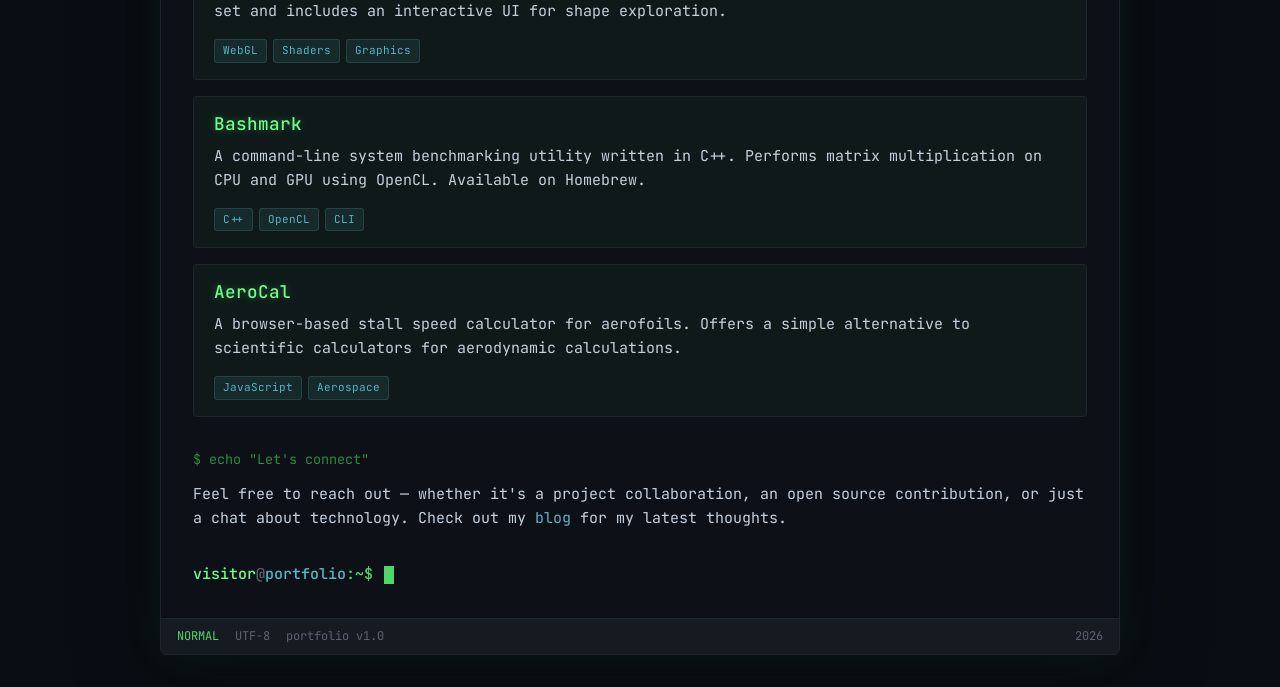
==== commit c004ad72: "Deploy Astro site from source repository" ====
--- a/index.html
+++ b/index.html
@@ -1,4 +1,4 @@
-<!DOCTYPE html><html lang="en"><head><meta charset="UTF-8"><meta name="viewport" content="width=device-width, initial-scale=1.0"><title>Umendra Rajapakshe</title><link rel="stylesheet" href="_astro/Terminal.BENspTD4.css"></head><body><div class="terminal-window fade-in"><div class="terminal-titlebar"><div class="terminal-dot red"></div><div class="terminal-dot yellow"></div><div class="terminal-dot green"></div><span class="terminal-title">visitor@portfolio: ~</span></div><div class="terminal-body"><nav class="nav-bar"><a href="/" class="nav-link active">about</a><a href="/blog" class="nav-link">blog</a></nav><div class="ascii-art">
+<!DOCTYPE html><html lang="en"><head><meta charset="UTF-8"><meta name="viewport" content="width=device-width, initial-scale=1.0"><title>Umendra Rajapakshe</title><link rel="stylesheet" href="/_astro/Terminal.BENspTD4.css"></head><body><div class="terminal-window fade-in"><div class="terminal-titlebar"><div class="terminal-dot red"></div><div class="terminal-dot yellow"></div><div class="terminal-dot green"></div><span class="terminal-title">visitor@portfolio: ~</span></div><div class="terminal-body"><nav class="nav-bar"><a href="/" class="nav-link active">about</a><a href="/blog" class="nav-link">blog</a></nav><div class="ascii-art">
                                                                                               dddddddd                                   
 UUUUUUUU     UUUUUUUU                                                                         d::::::d                                   
 U::::::U     U::::::U                                                                         d::::::d                                   
@@ -20,4 +20,4 @@
                                                                                                                                          
                                                                                                                                          
                                                                                                                                          
-</div><div class="term-output"><div class="term-line"><span class="term-prompt"><span class="user">visitor</span><span class="at">@</span><span class="host">portfolio</span><span class="symbol">:~$</span></span> whoami</div><div class="term-line success">Hello, I'm a full-stack developer who loves building things that live on the web.</div><div class="term-line comment">// I specialize in Java, Spring Boot, Hibernate and React.</div></div><div class="about-section"><div class="section-header"><span class="prefix">$ cat about.txt</span></div><p>I'm a developer with a passion for clean code, open source, and complex backend systems. My journey started with a curiosity about how websites work, and it evolved into a career of building full-stack applications, CLI tools, and creative experiments with graphics and AI.</p><p>When I'm not coding, you'll find me exploring engaging in many of my other hobies, including tinkering with cars and electronics.</p></div><div class="about-section"><div class="section-header"><span class="prefix">$ ls skills/</span></div><div class="skills-grid"><div class="skill-item"><span class="check">[x]</span> Java</div><div class="skill-item"><span class="check">[x]</span> Spring Boot</div><div class="skill-item"><span class="check">[x]</span> Hibernate</div><div class="skill-item"><span class="check">[x]</span> TypeScript</div><div class="skill-item"><span class="check">[x]</span> React</div><div class="skill-item"><span class="check">[x]</span> TypeScript</div><div class="skill-item"><span class="check">[x]</span> Node.js</div><div class="skill-item"><span class="check">[x]</span> Python</div><div class="skill-item"><span class="check">[x]</span> C++</div><div class="skill-item"><span class="check">[x]</span> Docker</div><div class="skill-item"><span class="check">[x]</span> Nginx</div><div class="skill-item"><span class="check">[x]</span> Linux</div><div class="skill-item"><span class="check">[x]</span> Git</div><div class="skill-item"><span class="check">[x]</span> PostgreSQL</div></div></div><div class="about-section"><div class="section-header"><span class="prefix">$ cat projects.md</span></div><div class="project-card"><h3>Pokedex</h3><p>A pet adoption app built with Next.js Server Components and Supabase. Includes a realtime chat system and admin panel with full CRUD operations.</p><div class="project-meta"><span class="tag">Next.js</span><span class="tag">Supabase</span><span class="tag">Realtime</span></div></div><div class="project-card"><h3>LedgerBot</h3><p>An AI RAG application for complex data analysis on large datasets. Uses Retrieval-Augmented Generation to query big data and return clean, formatted results.</p><div class="project-meta"><span class="tag">React</span><span class="tag">FastAPI</span><span class="tag">LlamaIndex</span><span class="tag">Groq</span></div></div><div class="project-card"><h3>BitBazzar</h3><p>A React e-commerce implementation rendering over 1000 products with nested data — discounts, comments, likes, and more. Hosted on GitHub Pages.</p><div class="project-meta"><span class="tag">React</span><span class="tag">Vite</span><span class="tag">E-Commerce</span></div></div><div class="project-card"><h3>Fractal Benchmark</h3><p>A WebGL Mandelbulb renderer with ray marching. Renders a 3D fractal of the famous Mandelbulb set and includes an interactive UI for shape exploration.</p><div class="project-meta"><span class="tag">WebGL</span><span class="tag">Shaders</span><span class="tag">Graphics</span></div></div><div class="project-card"><h3>Bashmark</h3><p>A command-line system benchmarking utility written in C++. Performs matrix multiplication on CPU and GPU using OpenCL. Available on Homebrew.</p><div class="project-meta"><span class="tag">C++</span><span class="tag">OpenCL</span><span class="tag">CLI</span></div></div><div class="project-card"><h3>AeroCal</h3><p>A browser-based stall speed calculator for aerofoils. Offers a simple alternative to scientific calculators for aerodynamic calculations.</p><div class="project-meta"><span class="tag">JavaScript</span><span class="tag">Aerospace</span></div></div></div><div class="about-section"><div class="section-header"><span class="prefix">$ echo "Let's connect"</span></div><p>Feel free to reach out — whether it's a project collaboration, an open source contribution, or just a chat about technology. Check out my <a href="/blog">blog</a> for my latest thoughts.</p></div><div class="term-output"><div class="term-line"><span class="term-prompt"><span class="user">visitor</span><span class="at">@</span><span class="host">portfolio</span><span class="symbol">:~$</span></span> <span class="typing-cursor"></span></div></div></div><div class="status-line"><div class="status-left"><span class="status-mode">NORMAL</span><span>UTF-8</span><span>portfolio v1.0</span></div><div class="status-right"><span>2026</span></div></div></div></body></html>+</div><div class="term-output"><div class="term-line"><span class="term-prompt"><span class="user">visitor</span><span class="at">@</span><span class="host">portfolio</span><span class="symbol">:~$</span></span> whoami</div><div class="term-line success">Hello, I'm a full-stack developer who loves building things that live on the web.</div><div class="term-line comment">// I specialize in Java, Spring Boot, Hibernate and React.</div></div><div class="about-section"><div class="section-header"><span class="prefix">$ cat about.txt</span></div><p>I'm a developer who enjoys tackling complex problems and understanding what makes software tick. Whether I'm coding as a hobby or at work, I find the most satisfaction in deepening my understanding of my tech stack and the fundamental principles, patterns, and architectures behind the software we build. At heart, I'll always be a student first, curious by nature, and eager to learn.</p><p>When I'm not coding, you'll find me engaging in many of my other hobies, including tinkering with cars and electronics.</p></div><div class="about-section"><div class="section-header"><span class="prefix">$ ls skills/</span></div><div class="skills-grid"><div class="skill-item"><span class="check">[x]</span> Java</div><div class="skill-item"><span class="check">[x]</span> Spring Boot</div><div class="skill-item"><span class="check">[x]</span> Hibernate</div><div class="skill-item"><span class="check">[x]</span> TypeScript</div><div class="skill-item"><span class="check">[x]</span> React</div><div class="skill-item"><span class="check">[x]</span> TypeScript</div><div class="skill-item"><span class="check">[x]</span> Node.js</div><div class="skill-item"><span class="check">[x]</span> Python</div><div class="skill-item"><span class="check">[x]</span> C++</div><div class="skill-item"><span class="check">[x]</span> Docker</div><div class="skill-item"><span class="check">[x]</span> Nginx</div><div class="skill-item"><span class="check">[x]</span> Linux</div><div class="skill-item"><span class="check">[x]</span> Git</div><div class="skill-item"><span class="check">[x]</span> PostgreSQL</div></div></div><div class="about-section"><div class="section-header"><span class="prefix">$ cat projects.md</span></div><div class="project-card"><h3>Pokedex</h3><p>A pet adoption app built with Next.js Server Components and Supabase. Includes a realtime chat system and admin panel with full CRUD operations.</p><div class="project-meta"><span class="tag">Next.js</span><span class="tag">Supabase</span><span class="tag">Realtime</span></div></div><div class="project-card"><h3>LedgerBot</h3><p>An AI RAG application for complex data analysis on large datasets. Uses Retrieval-Augmented Generation to query big data and return clean, formatted results.</p><div class="project-meta"><span class="tag">React</span><span class="tag">FastAPI</span><span class="tag">LlamaIndex</span><span class="tag">Groq</span></div></div><div class="project-card"><h3>BitBazzar</h3><p>A React e-commerce implementation rendering over 1000 products with nested data — discounts, comments, likes, and more. Hosted on GitHub Pages.</p><div class="project-meta"><span class="tag">React</span><span class="tag">Vite</span><span class="tag">E-Commerce</span></div></div><div class="project-card"><h3>Fractal Benchmark</h3><p>A WebGL Mandelbulb renderer with ray marching. Renders a 3D fractal of the famous Mandelbulb set and includes an interactive UI for shape exploration.</p><div class="project-meta"><span class="tag">WebGL</span><span class="tag">Shaders</span><span class="tag">Graphics</span></div></div><div class="project-card"><h3>Bashmark</h3><p>A command-line system benchmarking utility written in C++. Performs matrix multiplication on CPU and GPU using OpenCL. Available on Homebrew.</p><div class="project-meta"><span class="tag">C++</span><span class="tag">OpenCL</span><span class="tag">CLI</span></div></div><div class="project-card"><h3>AeroCal</h3><p>A browser-based stall speed calculator for aerofoils. Offers a simple alternative to scientific calculators for aerodynamic calculations.</p><div class="project-meta"><span class="tag">JavaScript</span><span class="tag">Aerospace</span></div></div></div><div class="about-section"><div class="section-header"><span class="prefix">$ echo "Let's connect"</span></div><p>Feel free to reach out — whether it's a project collaboration, an open source contribution, or just a chat about technology. Check out my <a href="/blog">blog</a> for my latest thoughts.</p></div><div class="term-output"><div class="term-line"><span class="term-prompt"><span class="user">visitor</span><span class="at">@</span><span class="host">portfolio</span><span class="symbol">:~$</span></span> <span class="typing-cursor"></span></div></div></div><div class="status-line"><div class="status-left"><span class="status-mode">NORMAL</span><span>UTF-8</span><span>portfolio v1.0</span></div><div class="status-right"><span>2026</span></div></div></div></body></html>
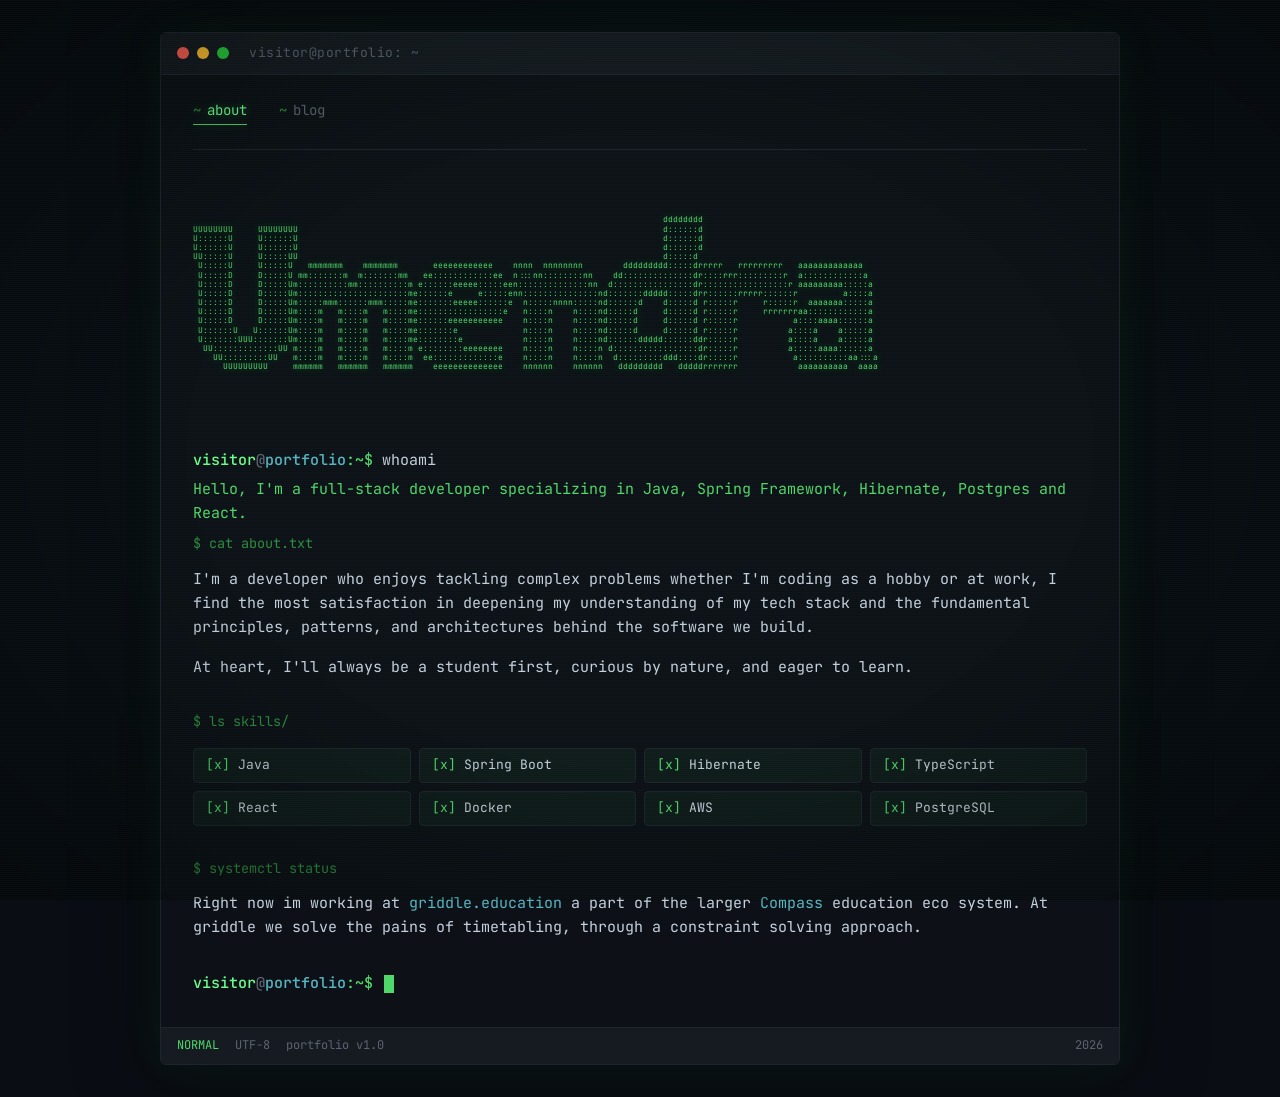
==== commit 37361c64: "Deploy Astro site from source repository" ====
--- a/index.html
+++ b/index.html
@@ -1,4 +1,4 @@
-<!DOCTYPE html><html lang="en"><head><meta charset="UTF-8"><meta name="viewport" content="width=device-width, initial-scale=1.0"><title>Umendra Rajapakshe</title><link rel="stylesheet" href="/_astro/Terminal.BENspTD4.css"></head><body><div class="terminal-window fade-in"><div class="terminal-titlebar"><div class="terminal-dot red"></div><div class="terminal-dot yellow"></div><div class="terminal-dot green"></div><span class="terminal-title">visitor@portfolio: ~</span></div><div class="terminal-body"><nav class="nav-bar"><a href="/" class="nav-link active">about</a><a href="/blog" class="nav-link">blog</a></nav><div class="ascii-art">
+<!DOCTYPE html><html lang="en"><head><meta charset="UTF-8"><meta name="viewport" content="width=device-width, initial-scale=1.0"><title>Umendra Rajapakshe</title><link rel="stylesheet" href="/_astro/Terminal.CIzOi2Jt.css"></head><body><div class="terminal-window fade-in"><div class="terminal-titlebar"><div class="terminal-dot red"></div><div class="terminal-dot yellow"></div><div class="terminal-dot green"></div><span class="terminal-title">visitor@portfolio: ~</span></div><div class="terminal-body"><nav class="nav-bar"><a href="/" class="nav-link active">about</a><a href="/blog" class="nav-link">blog</a></nav><div class="hero-row"><div class="ascii-art">
                                                                                               dddddddd                                   
 UUUUUUUU     UUUUUUUU                                                                         d::::::d                                   
 U::::::U     U::::::U                                                                         d::::::d                                   
@@ -20,4 +20,4 @@
                                                                                                                                          
                                                                                                                                          
                                                                                                                                          
-</div><div class="term-output"><div class="term-line"><span class="term-prompt"><span class="user">visitor</span><span class="at">@</span><span class="host">portfolio</span><span class="symbol">:~$</span></span> whoami</div><div class="term-line success">Hello, I'm a full-stack developer who loves building things that live on the web.</div><div class="term-line comment">// I specialize in Java, Spring Boot, Hibernate and React.</div></div><div class="about-section"><div class="section-header"><span class="prefix">$ cat about.txt</span></div><p>I'm a developer who enjoys tackling complex problems and understanding what makes software tick. Whether I'm coding as a hobby or at work, I find the most satisfaction in deepening my understanding of my tech stack and the fundamental principles, patterns, and architectures behind the software we build. At heart, I'll always be a student first, curious by nature, and eager to learn.</p><p>When I'm not coding, you'll find me engaging in many of my other hobies, including tinkering with cars and electronics.</p></div><div class="about-section"><div class="section-header"><span class="prefix">$ ls skills/</span></div><div class="skills-grid"><div class="skill-item"><span class="check">[x]</span> Java</div><div class="skill-item"><span class="check">[x]</span> Spring Boot</div><div class="skill-item"><span class="check">[x]</span> Hibernate</div><div class="skill-item"><span class="check">[x]</span> TypeScript</div><div class="skill-item"><span class="check">[x]</span> React</div><div class="skill-item"><span class="check">[x]</span> TypeScript</div><div class="skill-item"><span class="check">[x]</span> Node.js</div><div class="skill-item"><span class="check">[x]</span> Python</div><div class="skill-item"><span class="check">[x]</span> C++</div><div class="skill-item"><span class="check">[x]</span> Docker</div><div class="skill-item"><span class="check">[x]</span> Nginx</div><div class="skill-item"><span class="check">[x]</span> Linux</div><div class="skill-item"><span class="check">[x]</span> Git</div><div class="skill-item"><span class="check">[x]</span> PostgreSQL</div></div></div><div class="about-section"><div class="section-header"><span class="prefix">$ cat projects.md</span></div><div class="project-card"><h3>Pokedex</h3><p>A pet adoption app built with Next.js Server Components and Supabase. Includes a realtime chat system and admin panel with full CRUD operations.</p><div class="project-meta"><span class="tag">Next.js</span><span class="tag">Supabase</span><span class="tag">Realtime</span></div></div><div class="project-card"><h3>LedgerBot</h3><p>An AI RAG application for complex data analysis on large datasets. Uses Retrieval-Augmented Generation to query big data and return clean, formatted results.</p><div class="project-meta"><span class="tag">React</span><span class="tag">FastAPI</span><span class="tag">LlamaIndex</span><span class="tag">Groq</span></div></div><div class="project-card"><h3>BitBazzar</h3><p>A React e-commerce implementation rendering over 1000 products with nested data — discounts, comments, likes, and more. Hosted on GitHub Pages.</p><div class="project-meta"><span class="tag">React</span><span class="tag">Vite</span><span class="tag">E-Commerce</span></div></div><div class="project-card"><h3>Fractal Benchmark</h3><p>A WebGL Mandelbulb renderer with ray marching. Renders a 3D fractal of the famous Mandelbulb set and includes an interactive UI for shape exploration.</p><div class="project-meta"><span class="tag">WebGL</span><span class="tag">Shaders</span><span class="tag">Graphics</span></div></div><div class="project-card"><h3>Bashmark</h3><p>A command-line system benchmarking utility written in C++. Performs matrix multiplication on CPU and GPU using OpenCL. Available on Homebrew.</p><div class="project-meta"><span class="tag">C++</span><span class="tag">OpenCL</span><span class="tag">CLI</span></div></div><div class="project-card"><h3>AeroCal</h3><p>A browser-based stall speed calculator for aerofoils. Offers a simple alternative to scientific calculators for aerodynamic calculations.</p><div class="project-meta"><span class="tag">JavaScript</span><span class="tag">Aerospace</span></div></div></div><div class="about-section"><div class="section-header"><span class="prefix">$ echo "Let's connect"</span></div><p>Feel free to reach out — whether it's a project collaboration, an open source contribution, or just a chat about technology. Check out my <a href="/blog">blog</a> for my latest thoughts.</p></div><div class="term-output"><div class="term-line"><span class="term-prompt"><span class="user">visitor</span><span class="at">@</span><span class="host">portfolio</span><span class="symbol">:~$</span></span> <span class="typing-cursor"></span></div></div></div><div class="status-line"><div class="status-left"><span class="status-mode">NORMAL</span><span>UTF-8</span><span>portfolio v1.0</span></div><div class="status-right"><span>2026</span></div></div></div></body></html>+</div></div><div class="term-output"><div class="term-line"><span class="term-prompt"><span class="user">visitor</span><span class="at">@</span><span class="host">portfolio</span><span class="symbol">:~$</span></span> whoami</div><div class="term-line success">Hello, I'm a full-stack developer specializing in Java, Spring Framework, Hibernate, Postgres and React.</div><!--<div class="term-line comment">// I specialize in Java, Spring Boot, Hibernate and React.</div>--></div><div class="about-section"><div class="section-header"><span class="prefix">$ cat about.txt</span></div><p>I'm a developer who enjoys tackling complex problems whether I'm coding as a hobby or at work, I find the most satisfaction in deepening my understanding of my tech stack and the fundamental principles, patterns, and architectures behind the software we build. </p><p>At heart, I'll always be a student first, curious by nature, and eager to learn.</p></div><div class="about-section"><div class="section-header"><span class="prefix">$ ls skills/</span></div><div class="skills-grid"><div class="skill-item"><span class="check">[x]</span> Java</div><div class="skill-item"><span class="check">[x]</span> Spring Boot</div><div class="skill-item"><span class="check">[x]</span> Hibernate</div><div class="skill-item"><span class="check">[x]</span> TypeScript</div><div class="skill-item"><span class="check">[x]</span> React</div><div class="skill-item"><span class="check">[x]</span> Docker</div><div class="skill-item"><span class="check">[x]</span> AWS</div><div class="skill-item"><span class="check">[x]</span> PostgreSQL</div></div></div><div class="about-section"><div class="section-header"><span class="prefix">$ systemctl status</span></div><p>Right now im working at <a href="https://www.griddle.education/">griddle.education </a> a part of the larger  <a href="https://www.compass.education/">Compass </a>education eco system. At griddle we solve the pains of timetabling, through a constraint solving approach.</p></div><div class="term-output"><div class="term-line"><span class="term-prompt"><span class="user">visitor</span><span class="at">@</span><span class="host">portfolio</span><span class="symbol">:~$</span></span> <span class="typing-cursor"></span></div></div></div><div class="status-line"><div class="status-left"><span class="status-mode">NORMAL</span><span>UTF-8</span><span>portfolio v1.0</span></div><div class="status-right"><span>2026</span></div></div></div></body></html>
--- a/_astro/Terminal.CIzOi2Jt.css
+++ b/_astro/Terminal.CIzOi2Jt.css
@@ -0,0 +1 @@
+@import "https://fonts.googleapis.com/css2?family=JetBrains+Mono:wght@300;400;500;700&display=swap";@import "https://fonts.googleapis.com/css2?family=Inter:wght@300;400;500;600;700&display=swap";@import "https://fonts.googleapis.com/css2?family=VT323&display=swap";:root{--term-bg:#0a0e14;--term-bg-alt:#0d1117;--term-fg:#c5d0de;--term-green:#4fd76a;--term-green-dim:#2d8c3f;--term-green-bright:#6bff8a;--term-blue:#5b9bf3;--term-yellow:#e5c07b;--term-red:#ff6b6b;--term-cyan:#56b6c2;--term-magenta:#c678dd;--term-comment:#5c6370;--term-border:#1e252e;--term-glow:0 0 8px #4fd76a66;--term-glow-strong:0 0 12px #4fd76a99, 0 0 24px #4fd76a33;--font-mono:"JetBrains Mono", "Fira Code", "Consolas", monospace;--font-body:"Inter", system-ui, -apple-system, sans-serif;--font-pixel:"VT323", "JetBrains Mono", monospace;--scanline-opacity:.03}*{box-sizing:border-box;margin:0;padding:0}html{scroll-behavior:smooth}body{font-family:var(--font-mono);background-color:var(--term-bg);color:var(--term-fg);min-height:100vh;font-size:15px;line-height:1.6;overflow-x:hidden}body:before{content:"";background:repeating-linear-gradient(0deg, #0000 0px, #0000 1px, rgba(79, 215, 106, var(--scanline-opacity)) 1px, rgba(79, 215, 106, var(--scanline-opacity)) 2px);pointer-events:none;z-index:9999;width:100%;height:100%;position:fixed;top:0;left:0}body:after{content:"";pointer-events:none;z-index:9998;background:radial-gradient(#0000 50%,#0006 100%);width:100%;height:100%;position:fixed;top:0;left:0}.terminal-window{background:var(--term-bg-alt);border:1px solid var(--term-border);border-radius:6px;max-width:960px;margin:2rem auto;overflow:hidden;box-shadow:0 0 40px #4fd76a14,0 0 80px #00000080}.terminal-titlebar{border-bottom:1px solid var(--term-border);user-select:none;background:#161b22;align-items:center;gap:8px;padding:10px 16px;display:flex}.terminal-dot{border-radius:50%;width:12px;height:12px}.terminal-dot.red{background:#ff5f56}.terminal-dot.yellow{background:#ffbd2e}.terminal-dot.green{background:#27c93f}.terminal-title{color:var(--term-comment);letter-spacing:.5px;margin-left:12px;font-size:13px}.terminal-body{min-height:400px;padding:1.5rem 2rem}.ascii-art{font-family:var(--font-mono);color:var(--term-green);text-shadow:var(--term-glow);white-space:pre;user-select:none;padding:1rem 0;font-size:8px;line-height:1.15;overflow-x:auto}.ascii-art.small{font-size:9px}.hero-row{padding:1rem 0;position:relative}.hero-row:before{content:"";opacity:.7;pointer-events:none;background-image:url(https://lh3.googleusercontent.com/a/ACg8ocJy-Qn9oM0De5IrCyAiHrWurYPWaZfY_8Az_6bSAdjDs5PaofTp=s288-c-no);background-position:50%;background-size:cover;border-radius:4px;width:160px;height:160px;position:absolute;top:50%;right:0;transform:translateY(-50%)}.hero-row .ascii-art{z-index:1;position:relative}@media (width<=768px){.hero-row:before{opacity:.12;width:110px;height:110px}}.term-prompt{color:var(--term-green);font-weight:500}.term-prompt .user{color:var(--term-green-bright)}.term-prompt .at{color:var(--term-comment)}.term-prompt .host{color:var(--term-cyan)}.term-prompt .path{color:var(--term-blue)}.term-prompt .symbol{color:var(--term-green)}.typing-cursor{background:var(--term-green);vertical-align:text-bottom;width:10px;height:1.2em;margin-left:2px;animation:1s steps(2,end) infinite blink;display:inline-block}@keyframes blink{0%,50%{opacity:1}50.01%,to{opacity:0}}.nav-bar{border-bottom:1px solid var(--term-border);gap:2rem;margin-bottom:1.5rem;padding:0 0 1.5rem;display:flex}.nav-link{color:var(--term-comment);padding-bottom:4px;font-size:14px;text-decoration:none;transition:color .2s,text-shadow .2s;position:relative}.nav-link:hover{color:var(--term-green);text-shadow:var(--term-glow)}.nav-link.active{color:var(--term-green-bright);text-shadow:var(--term-glow)}.nav-link.active:after{content:"";background:var(--term-green);width:100%;height:1px;box-shadow:var(--term-glow);position:absolute;bottom:0;left:0}.nav-link:before{content:"~";color:var(--term-green-dim);margin-right:6px}h1,h2,h3,h4{color:var(--term-green-bright);text-shadow:var(--term-glow);font-weight:500;line-height:1.3}h1{margin:1.5rem 0 1rem;font-size:1.6rem}h2{margin:1.5rem 0 .75rem;font-size:1.3rem}h3{margin:1rem 0 .5rem;font-size:1.1rem}p{color:var(--term-fg);margin-bottom:1rem}a{color:var(--term-cyan);text-decoration:none;transition:color .2s,text-shadow .2s}a:hover{color:var(--term-green-bright);text-shadow:var(--term-glow)}strong{color:var(--term-yellow);font-weight:500}em{color:var(--term-magenta);font-style:normal}code{font-family:var(--font-mono);color:var(--term-green-bright);background:#4fd76a14;border-radius:3px;padding:2px 6px;font-size:.9em}pre{border:1px solid var(--term-border);border-left:3px solid var(--term-green-dim);background:#06090d;border-radius:4px;margin:1rem 0;padding:1rem 1.25rem;overflow-x:auto}pre code{color:var(--term-fg);background:0 0;padding:0;font-size:13px;line-height:1.5}ul,ol{color:var(--term-fg);margin:.5rem 0 1rem 1.5rem}li{margin-bottom:.4rem}li::marker{color:var(--term-green)}.about-section{margin-bottom:2rem}.section-header{align-items:center;gap:10px;margin-bottom:.75rem;display:flex}.section-header .prefix{color:var(--term-green-dim);font-size:.9em}.section-header h2{margin:0}.skills-grid{grid-template-columns:repeat(auto-fill,minmax(200px,1fr));gap:.5rem;margin:1rem 0;display:grid}.skill-item{border:1px solid var(--term-border);background:#4fd76a0d;border-radius:4px;align-items:center;gap:8px;padding:6px 12px;font-size:13px;transition:border-color .2s,background .2s;display:flex}.skill-item:hover{border-color:var(--term-green-dim);background:#4fd76a1a}.skill-item .check{color:var(--term-green)}.project-card{border:1px solid var(--term-border);background:#4fd76a0a;border-radius:4px;margin-bottom:1rem;padding:1rem 1.25rem;transition:border-color .25s,box-shadow .25s,transform .25s}.project-card:hover{border-color:var(--term-green-dim);transform:translateY(-2px);box-shadow:0 0 20px #4fd76a1a}.project-card h3{margin-top:0}.project-card .project-meta{flex-wrap:wrap;gap:6px;margin-top:.5rem;display:flex}.tag{color:var(--term-cyan);background:#56b6c21a;border:1px solid #56b6c233;border-radius:3px;padding:2px 8px;font-size:11px}.blog-list{margin:0;padding:0;list-style:none}.blog-post-entry{border:1px solid var(--term-border);background:#4fd76a08;border-radius:4px;margin-bottom:.75rem;padding:1.25rem 1.5rem;text-decoration:none;transition:border-color .25s,box-shadow .25s,background .25s,transform .25s;display:block}.blog-post-entry:hover{border-color:var(--term-green-dim);background:#4fd76a12;transform:translate(4px);box-shadow:0 0 20px #4fd76a1a}.blog-post-entry h3{color:var(--term-green-bright);margin:0 0 .5rem}.blog-post-entry .post-meta{color:var(--term-comment);flex-wrap:wrap;align-items:center;gap:16px;margin-bottom:.5rem;font-size:12px;display:flex}.blog-post-entry .post-excerpt{color:var(--term-fg);margin:0;font-size:14px}.blog-post-entry .post-tags{gap:6px;margin-top:.5rem;display:flex}.article-header{border-bottom:1px solid var(--term-border);margin-bottom:2rem;padding-bottom:1.5rem}.article-header h1{color:var(--term-green-bright);text-shadow:var(--term-glow);margin:.5rem 0;font-size:2rem}.article-meta{color:var(--term-comment);flex-wrap:wrap;align-items:center;gap:16px;font-size:13px;display:flex}.article-body{font-family:var(--font-body);color:#d0d7e0;font-size:16px;line-height:1.8}.article-body h1{font-family:var(--font-mono);color:var(--term-green-bright);text-shadow:var(--term-glow);margin:2rem 0 1rem;font-size:1.5rem}.article-body h2{font-family:var(--font-mono);border-bottom:1px solid var(--term-border);color:var(--term-green-bright);text-shadow:var(--term-glow);margin:2rem 0 .75rem;padding-bottom:.3rem;font-size:1.3rem}.article-body h3{font-family:var(--font-mono);color:var(--term-green);text-shadow:none;margin:1.5rem 0 .5rem;font-size:1.15rem}.article-body p{color:#d0d7e0;text-shadow:none;margin-bottom:1.25rem}.article-body strong{color:var(--term-yellow);font-weight:600}.article-body em{color:var(--term-magenta);font-style:italic}.article-body a{color:var(--term-cyan);text-underline-offset:2px;text-decoration:underline}.article-body a:hover{color:var(--term-green-bright)}.article-body ul,.article-body ol{color:#d0d7e0;margin:.5rem 0 1.25rem 1.5rem}.article-body li{margin-bottom:.5rem;line-height:1.7}.article-body li::marker{color:var(--term-green)}.article-body code{font-family:var(--font-mono);color:var(--term-green-bright);background:#4fd76a14;border-radius:3px;padding:2px 6px;font-size:.88em}.article-body pre{margin:1.25rem 0}.article-body pre code{color:var(--term-fg);font-size:13px;line-height:1.5}.article-body blockquote{border-left:3px solid var(--term-green-dim);color:var(--term-comment);background:#4fd76a0a;border-radius:0 4px 4px 0;margin:1.25rem 0;padding:.5rem 1rem;font-style:italic}.article-body hr{border:none;border-top:1px solid var(--term-border);margin:2rem 0}.back-link{color:var(--term-green);align-items:center;gap:6px;margin-bottom:1.5rem;font-size:14px;display:inline-flex}.back-link:hover{color:var(--term-green-bright)}.status-line{border-top:1px solid var(--term-border);color:var(--term-comment);background:#161b22;justify-content:space-between;align-items:center;padding:8px 16px;font-size:12px;display:flex}.status-line .status-left{gap:16px;display:flex}.status-line .status-mode{color:var(--term-green)}.term-output{margin:.5rem 0}.term-line{white-space:pre-wrap;word-break:break-word;margin-bottom:.3rem}.term-line.comment{color:var(--term-comment)}.term-line.success{color:var(--term-green)}.term-line.warning{color:var(--term-yellow)}.fade-in{animation:.4s ease-out fadeIn}@keyframes fadeIn{0%{opacity:0;transform:translateY(8px)}to{opacity:1;transform:translateY(0)}}blockquote{border-left:3px solid var(--term-green-dim);color:var(--term-comment);background:#4fd76a0a;border-radius:0 4px 4px 0;margin:1rem 0;padding:.5rem 1rem;font-style:italic}hr{border:none;border-top:1px solid var(--term-border);margin:2rem 0}::selection{color:var(--term-green-bright);background:#4fd76a40}::-webkit-scrollbar{width:8px;height:8px}::-webkit-scrollbar-track{background:var(--term-bg)}::-webkit-scrollbar-thumb{background:var(--term-green-dim);border-radius:4px}::-webkit-scrollbar-thumb:hover{background:var(--term-green)}@media (width<=768px){body{font-size:13px}.terminal-window{border:none;border-radius:0;margin:0}.terminal-body{padding:1rem 1.25rem}.ascii-art{font-size:8px}.ascii-art.small{font-size:6px}h1{font-size:1.3rem}h2{font-size:1.1rem}.nav-bar{gap:1.25rem}.article-body{font-size:15px}.article-header h1{font-size:1.5rem}.article-body h1{font-size:1.25rem}.article-body h2{font-size:1.15rem}}@media (width<=480px){.terminal-body{padding:.75rem 1rem}.ascii-art{font-size:2px}.skills-grid{grid-template-columns:1fr}.hero-row:before{opacity:.7}}
